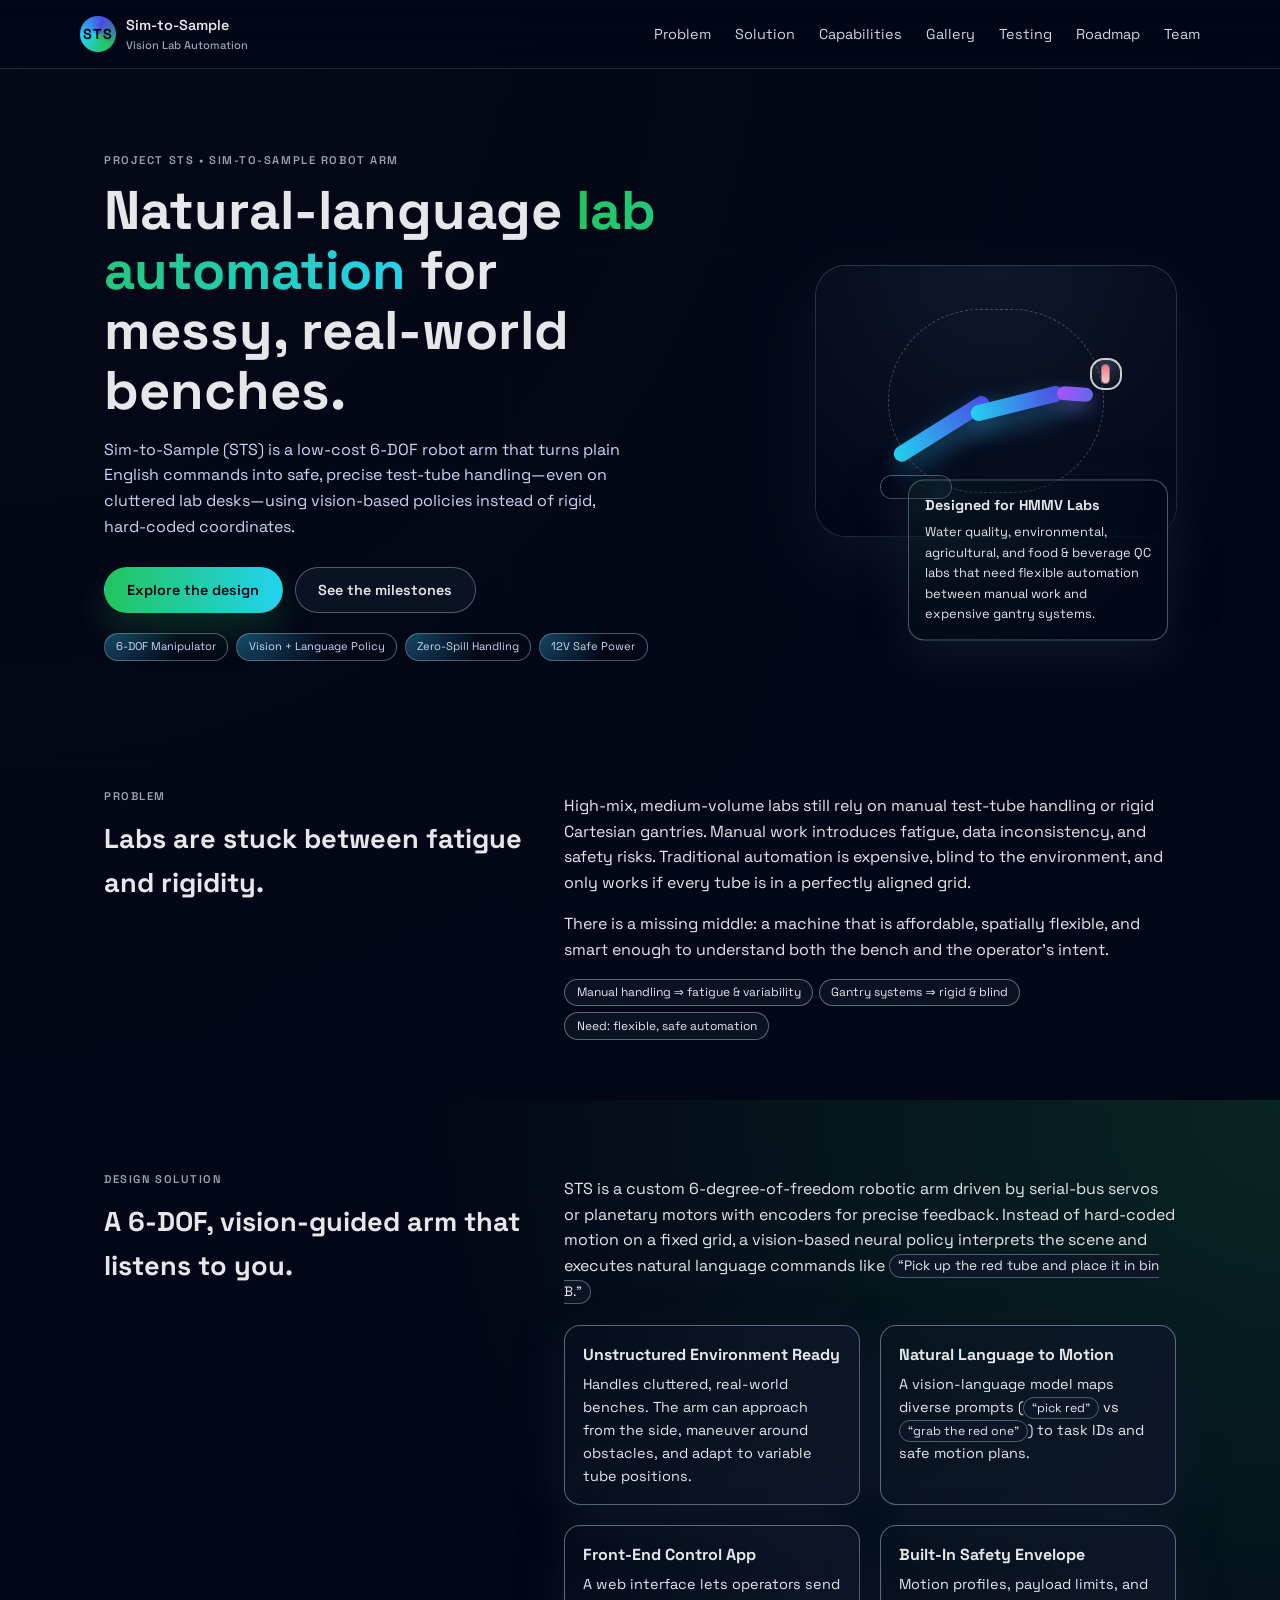
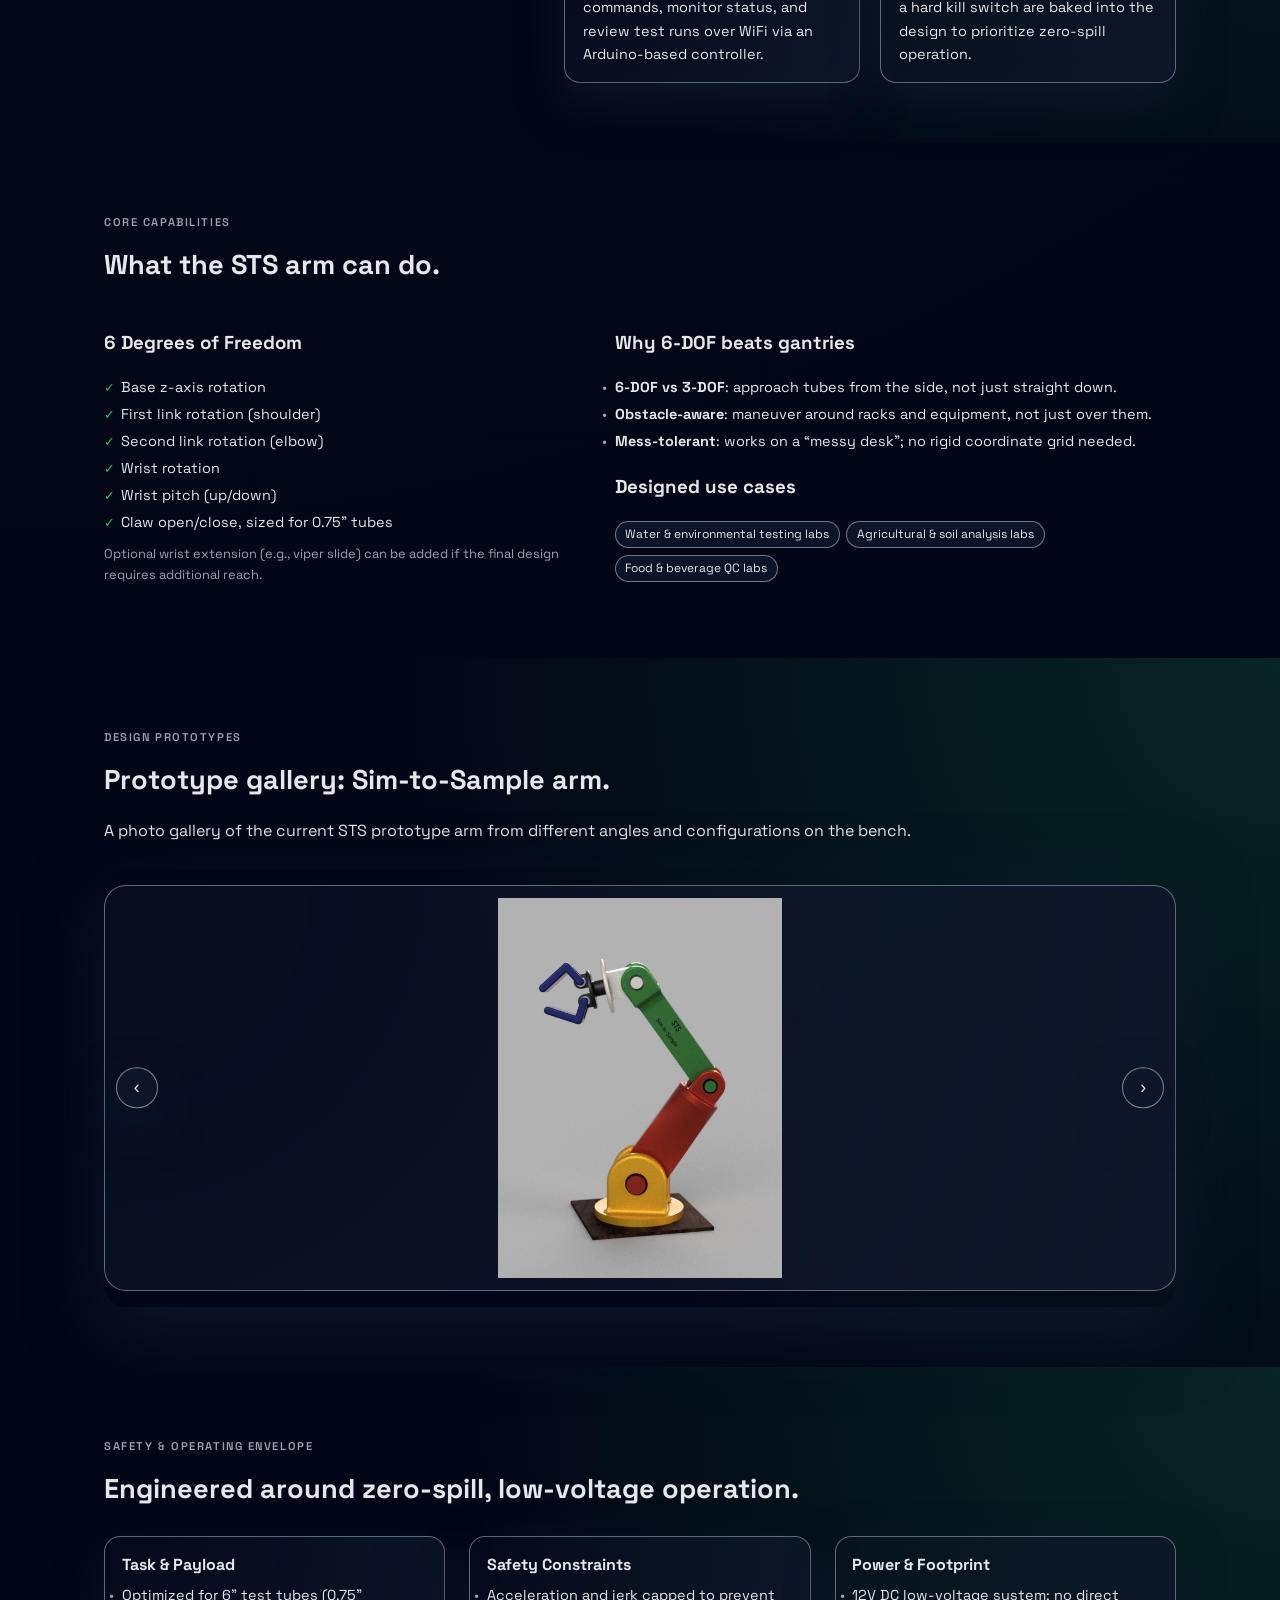
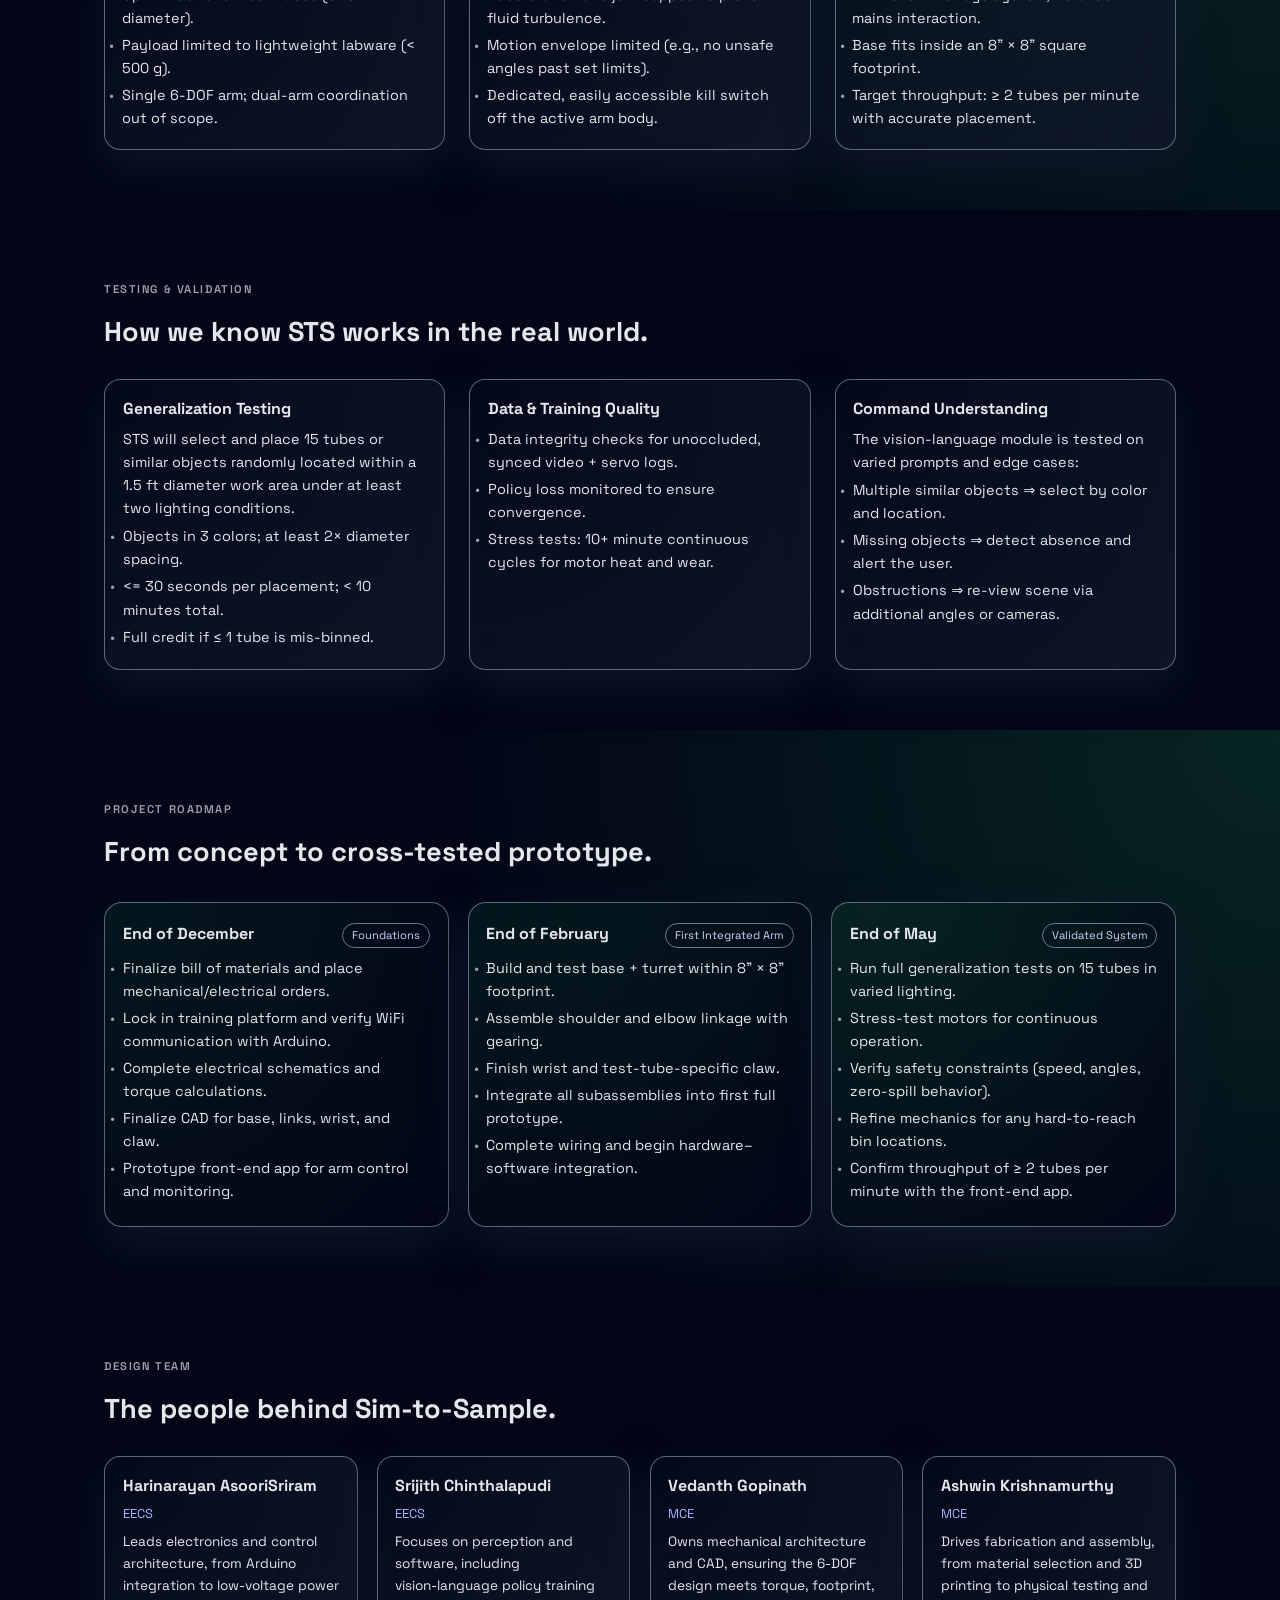
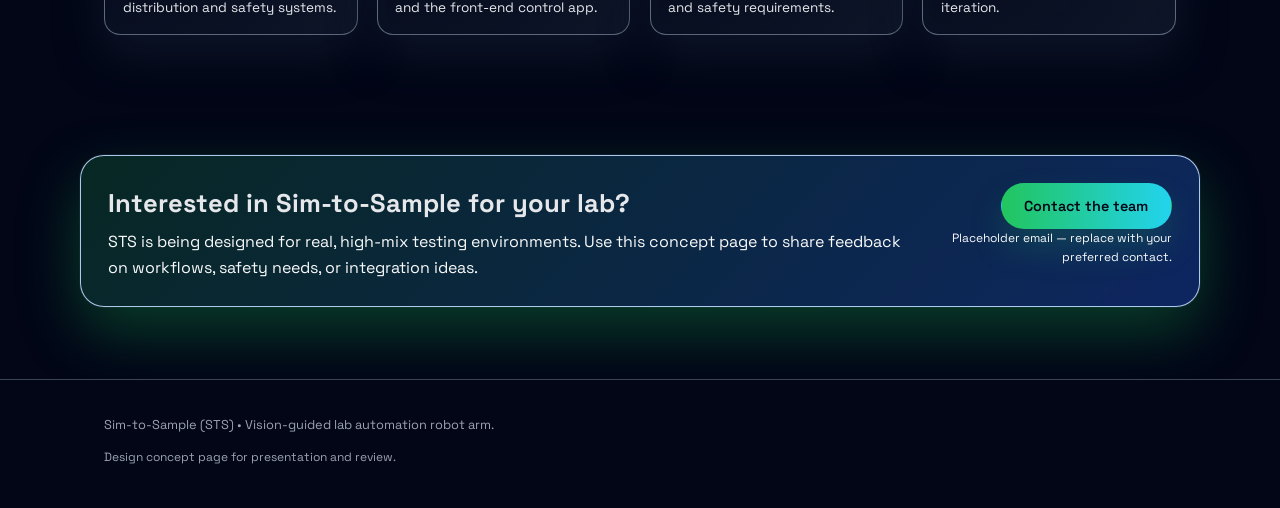
==== index.html @ 9e2a9ca7 "Add files via upload" ====
<!DOCTYPE html>
<html lang="en">
  <head>
    <meta charset="UTF-8" />
    <meta name="viewport" content="width=device-width, initial-scale=1.0" />
    <title>Sim-to-Sample (STS) | Vision-Guided Lab Robot Arm</title>
    <meta
      name="description"
      content="Sim-to-Sample (STS) is a low-cost, 6-DOF, vision-guided robot arm that turns natural language commands into safe, flexible lab automation for high-mix, medium-volume testing labs."
    />
    <link rel="preconnect" href="https://fonts.googleapis.com" />
    <link rel="preconnect" href="https://fonts.gstatic.com" crossorigin />
    <link
      href="https://fonts.googleapis.com/css2?family=Space+Grotesk:wght@400;500;600;700&display=swap"
      rel="stylesheet"
    />
    <link rel="stylesheet" href="styles.css" />
  </head>
  <body>
    <header class="site-header">
      <div class="container header-inner">
        <a href="#top" class="logo">
          <span class="logo-mark">STS</span>
          <span class="logo-text">
            Sim‑to‑Sample
            <span class="logo-sub">Vision Lab Automation</span>
          </span>
        </a>
        <button class="nav-toggle" aria-label="Toggle navigation">
          <span></span><span></span>
        </button>
        <nav class="nav">
          <a href="#problem">Problem</a>
          <a href="#solution">Solution</a>
          <a href="#features">Capabilities</a>
          <a href="#prototypes">Gallery</a>
          <a href="#testing">Testing</a>
          <a href="#roadmap">Roadmap</a>
          <a href="#team">Team</a>
        </nav>
      </div>
    </header>

    <main id="top">
      <!-- Hero -->
      <section class="hero">
        <div class="container hero-grid">
          <div class="hero-copy">
            <p class="eyebrow">Project STS • Sim‑to‑Sample Robot Arm</p>
            <h1>
              Natural‑language
              <span class="highlight">lab automation</span>
              for messy, real‑world benches.
            </h1>
            <p class="lead">
              Sim‑to‑Sample (STS) is a low‑cost 6‑DOF robot arm that turns plain
              English commands into safe, precise test‑tube handling—even on
              cluttered lab desks—using vision‑based policies instead of rigid,
              hard‑coded coordinates.
            </p>
            <div class="hero-actions">
              <a href="#solution" class="btn primary">Explore the design</a>
              <a href="#roadmap" class="btn ghost">See the milestones</a>
            </div>
            <div class="hero-tags">
              <span>6‑DOF Manipulator</span>
              <span>Vision + Language Policy</span>
              <span>Zero‑Spill Handling</span>
              <span>12V Safe Power</span>
            </div>
          </div>
          <div class="hero-visual">
            <div class="arm-orbit">
              <div class="arm-base"></div>
              <div class="arm-link arm-link-1"></div>
              <div class="arm-link arm-link-2"></div>
              <div class="arm-wrist"></div>
              <div class="arm-claw">
                <span class="tube"></span>
              </div>
            </div>
            <div class="hero-card">
              <h3>Designed for HMMV Labs</h3>
              <p>
                Water quality, environmental, agricultural, and food &amp; beverage
                QC labs that need flexible automation between manual work and
                expensive gantry systems.
              </p>
            </div>
          </div>
        </div>
      </section>

      <!-- Problem -->
      <section id="problem" class="section">
        <div class="container section-grid">
          <div>
            <p class="eyebrow">Problem</p>
            <h2>Labs are stuck between fatigue and rigidity.</h2>
          </div>
          <div class="section-content">
            <p>
              High‑mix, medium‑volume labs still rely on manual test‑tube
              handling or rigid Cartesian gantries. Manual work introduces
              fatigue, data inconsistency, and safety risks. Traditional
              automation is expensive, blind to the environment, and only works
              if every tube is in a perfectly aligned grid.
            </p>
            <p>
              There is a missing middle: a machine that is affordable, spatially
              flexible, and smart enough to understand both the bench and the
              operator’s intent.
            </p>
            <div class="pill-row">
              <span class="pill">Manual handling ⇒ fatigue &amp; variability</span>
              <span class="pill">Gantry systems ⇒ rigid &amp; blind</span>
              <span class="pill">Need: flexible, safe automation</span>
            </div>
          </div>
        </div>
      </section>

      <!-- Solution -->
      <section id="solution" class="section section-alt">
        <div class="container section-grid">
          <div>
            <p class="eyebrow">Design Solution</p>
            <h2>A 6‑DOF, vision‑guided arm that listens to you.</h2>
          </div>
          <div class="section-content">
            <p>
              STS is a custom 6‑degree‑of‑freedom robotic arm driven by
              serial‑bus servos or planetary motors with encoders for precise
              feedback. Instead of hard‑coded motion on a fixed grid, a
              vision‑based neural policy interprets the scene and executes
              natural language commands like
              <span class="inline-code">“Pick up the red tube and place it in bin B.”</span>
            </p>
            <div class="feature-grid">
              <article class="card">
                <h3>Unstructured Environment Ready</h3>
                <p>
                  Handles cluttered, real‑world benches. The arm can approach
                  from the side, maneuver around obstacles, and adapt to
                  variable tube positions.
                </p>
              </article>
              <article class="card">
                <h3>Natural Language to Motion</h3>
                <p>
                  A vision‑language model maps diverse prompts
                  (<span class="inline-code">“pick red”</span> vs
                  <span class="inline-code">“grab the red one”</span>) to task IDs and safe
                  motion plans.
                </p>
              </article>
              <article class="card">
                <h3>Front‑End Control App</h3>
                <p>
                  A web interface lets operators send commands, monitor status,
                  and review test runs over WiFi via an Arduino‑based controller.
                </p>
              </article>
              <article class="card">
                <h3>Built‑In Safety Envelope</h3>
                <p>
                  Motion profiles, payload limits, and a hard kill switch are
                  baked into the design to prioritize zero‑spill operation.
                </p>
              </article>
            </div>
          </div>
        </div>
      </section>

      <!-- Capabilities -->
      <section id="features" class="section">
        <div class="container">
          <p class="eyebrow">Core Capabilities</p>
          <h2>What the STS arm can do.</h2>
          <div class="two-col">
            <div>
              <h3>6 Degrees of Freedom</h3>
              <ul class="checklist">
                <li>Base z‑axis rotation</li>
                <li>First link rotation (shoulder)</li>
                <li>Second link rotation (elbow)</li>
                <li>Wrist rotation</li>
                <li>Wrist pitch (up/down)</li>
                <li>Claw open/close, sized for 0.75&quot; tubes</li>
              </ul>
              <p class="note">
                Optional wrist extension (e.g., viper slide) can be added if the
                final design requires additional reach.
              </p>
            </div>
            <div>
              <h3>Why 6‑DOF beats gantries</h3>
              <ul class="bullet-list">
                <li><strong>6‑DOF vs 3‑DOF</strong>: approach tubes from the side, not just straight down.</li>
                <li><strong>Obstacle‑aware</strong>: maneuver around racks and equipment, not just over them.</li>
                <li><strong>Mess‑tolerant</strong>: works on a “messy desk”; no rigid coordinate grid needed.</li>
              </ul>
              <h3>Designed use cases</h3>
              <ul class="tag-list">
                <li>Water &amp; environmental testing labs</li>
                <li>Agricultural &amp; soil analysis labs</li>
                <li>Food &amp; beverage QC labs</li>
              </ul>
            </div>
          </div>
        </div>
      </section>

      <!-- Design Prototypes -->
      <section id="prototypes" class="section section-alt">
        <div class="container">
          <p class="eyebrow">Design Prototypes</p>
          <h2>Prototype gallery: Sim‑to‑Sample arm.</h2>
          <p>
            A photo gallery of the current STS prototype arm from different
            angles and configurations on the bench.
          </p>
          <div class="prototype-carousel">
            <button class="carousel-arrow prev" aria-label="Previous image">
              <span>&lsaquo;</span>
            </button>
            <div class="prototype-track">
              <figure class="prototype-card">
                <img
                  src="images/WhatsApp Image 2025-12-14 at 19.53.44.jpeg"
                  alt="Sim-to-Sample prototype arm on the workbench, view 1"
                  loading="lazy"
                />
              </figure>
              <figure class="prototype-card">
                <img
                  src="images/WhatsApp Image 2025-12-14 at 20.05.16.jpeg"
                  alt="Sim-to-Sample prototype arm on the workbench, view 2"
                  loading="lazy"
                />
              </figure>
              <figure class="prototype-card">
                <img
                  src="images/WhatsApp Image 2025-12-14 at 20.11.28.jpeg"
                  alt="Sim-to-Sample prototype arm on the workbench, view 3"
                  loading="lazy"
                />
              </figure>
              <figure class="prototype-card">
                <img
                  src="images/WhatsApp Image 2025-12-14 at 20.16.50.jpeg"
                  alt="Sim-to-Sample prototype arm on the workbench, view 4"
                  loading="lazy"
                />
              </figure>
              <figure class="prototype-card">
                <img
                  src="images/WhatsApp Image 2025-12-14 at 20.26.16.jpeg"
                  alt="Sim-to-Sample prototype arm on the workbench, view 5"
                  loading="lazy"
                />
              </figure>
              <figure class="prototype-card">
                <img
                  src="images/WhatsApp Image 2025-12-14 at 20.30.37.jpeg"
                  alt="Sim-to-Sample prototype arm on the workbench, view 6"
                  loading="lazy"
                />
              </figure>
              <figure class="prototype-card">
                <img
                  src="images/WhatsApp Image 2025-12-14 at 20.35.24.jpeg"
                  alt="Sim-to-Sample prototype arm on the workbench, view 7"
                  loading="lazy"
                />
              </figure>
              <figure class="prototype-card">
                <img
                  src="images/WhatsApp Image 2025-12-14 at 20.41.39.jpeg"
                  alt="Sim-to-Sample prototype arm on the workbench, view 8"
                  loading="lazy"
                />
              </figure>
            </div>
            <button class="carousel-arrow next" aria-label="Next image">
              <span>&rsaquo;</span>
            </button>
          </div>
        </div>
      </section>

      <!-- Lightbox for prototype gallery -->
      <div class="lightbox" aria-hidden="true">
        <button class="lightbox-close" aria-label="Close image gallery">&times;</button>
        <img class="lightbox-image" alt="Sim-to-Sample prototype enlarged view" />
      </div>

      <!-- Safety & Constraints -->
      <section class="section section-alt">
        <div class="container">
          <p class="eyebrow">Safety &amp; Operating Envelope</p>
          <h2>Engineered around zero‑spill, low‑voltage operation.</h2>
          <div class="three-col">
            <article class="card compact">
              <h3>Task &amp; Payload</h3>
              <ul class="bullet-list">
                <li>Optimized for 6&quot; test tubes (0.75&quot; diameter).</li>
                <li>Payload limited to lightweight labware (&lt; 500 g).</li>
                <li>Single 6‑DOF arm; dual‑arm coordination out of scope.</li>
              </ul>
            </article>
            <article class="card compact">
              <h3>Safety Constraints</h3>
              <ul class="bullet-list">
                <li>Acceleration and jerk capped to prevent fluid turbulence.</li>
                <li>Motion envelope limited (e.g., no unsafe angles past set limits).</li>
                <li>Dedicated, easily accessible kill switch off the active arm body.</li>
              </ul>
            </article>
            <article class="card compact">
              <h3>Power &amp; Footprint</h3>
              <ul class="bullet-list">
                <li>12V DC low‑voltage system; no direct mains interaction.</li>
                <li>Base fits inside an 8&quot; × 8&quot; square footprint.</li>
                <li>Target throughput: ≥ 2 tubes per minute with accurate placement.</li>
              </ul>
            </article>
          </div>
        </div>
      </section>

      <!-- Testing & Validation -->
      <section id="testing" class="section">
        <div class="container">
          <p class="eyebrow">Testing &amp; Validation</p>
          <h2>How we know STS works in the real world.</h2>
          <div class="testing-grid">
            <article class="card">
              <h3>Generalization Testing</h3>
              <p>
                STS will select and place 15 tubes or similar objects randomly
                located within a 1.5 ft diameter work area under at least two
                lighting conditions.
              </p>
              <ul class="bullet-list">
                <li>Objects in 3 colors; at least 2× diameter spacing.</li>
                <li>&lt;= 30 seconds per placement; &lt; 10 minutes total.</li>
                <li>Full credit if ≤ 1 tube is mis‑binned.</li>
              </ul>
            </article>
            <article class="card">
              <h3>Data &amp; Training Quality</h3>
              <ul class="bullet-list">
                <li>Data integrity checks for unoccluded, synced video + servo logs.</li>
                <li>Policy loss monitored to ensure convergence.</li>
                <li>Stress tests: 10+ minute continuous cycles for motor heat and wear.</li>
              </ul>
            </article>
            <article class="card">
              <h3>Command Understanding</h3>
              <p>
                The vision‑language module is tested on varied prompts and edge
                cases:
              </p>
              <ul class="bullet-list">
                <li>Multiple similar objects ⇒ select by color and location.</li>
                <li>Missing objects ⇒ detect absence and alert the user.</li>
                <li>Obstructions ⇒ re‑view scene via additional angles or cameras.</li>
              </ul>
            </article>
          </div>
        </div>
      </section>

      <!-- Roadmap -->
      <section id="roadmap" class="section section-alt">
        <div class="container">
          <p class="eyebrow">Project Roadmap</p>
          <h2>From concept to cross‑tested prototype.</h2>
          <div class="timeline">
            <article class="timeline-item">
              <div class="timeline-header">
                <h3>End of December</h3>
                <span class="timeline-tag">Foundations</span>
              </div>
              <ul class="bullet-list">
                <li>Finalize bill of materials and place mechanical/electrical orders.</li>
                <li>Lock in training platform and verify WiFi communication with Arduino.</li>
                <li>Complete electrical schematics and torque calculations.</li>
                <li>Finalize CAD for base, links, wrist, and claw.</li>
                <li>Prototype front‑end app for arm control and monitoring.</li>
              </ul>
            </article>
            <article class="timeline-item">
              <div class="timeline-header">
                <h3>End of February</h3>
                <span class="timeline-tag">First Integrated Arm</span>
              </div>
              <ul class="bullet-list">
                <li>Build and test base + turret within 8&quot; × 8&quot; footprint.</li>
                <li>Assemble shoulder and elbow linkage with gearing.</li>
                <li>Finish wrist and test‑tube‑specific claw.</li>
                <li>Integrate all subassemblies into first full prototype.</li>
                <li>Complete wiring and begin hardware–software integration.</li>
              </ul>
            </article>
            <article class="timeline-item">
              <div class="timeline-header">
                <h3>End of May</h3>
                <span class="timeline-tag">Validated System</span>
              </div>
              <ul class="bullet-list">
                <li>Run full generalization tests on 15 tubes in varied lighting.</li>
                <li>Stress‑test motors for continuous operation.</li>
                <li>Verify safety constraints (speed, angles, zero‑spill behavior).</li>
                <li>Refine mechanics for any hard‑to‑reach bin locations.</li>
                <li>Confirm throughput of ≥ 2 tubes per minute with the front‑end app.</li>
              </ul>
            </article>
          </div>
        </div>
      </section>

      <!-- Team -->
      <section id="team" class="section">
        <div class="container">
          <p class="eyebrow">Design Team</p>
          <h2>The people behind Sim‑to‑Sample.</h2>
          <div class="team-grid">
            <article class="card person">
              <h3>Harinarayan AsooriSriram</h3>
              <p class="role">EECS</p>
              <p>
                Leads electronics and control architecture, from Arduino
                integration to low‑voltage power distribution and safety systems.
              </p>
            </article>
            <article class="card person">
              <h3>Srijith Chinthalapudi</h3>
              <p class="role">EECS</p>
              <p>
                Focuses on perception and software, including vision‑language
                policy training and the front‑end control app.
              </p>
            </article>
            <article class="card person">
              <h3>Vedanth Gopinath</h3>
              <p class="role">MCE</p>
              <p>
                Owns mechanical architecture and CAD, ensuring the 6‑DOF design
                meets torque, footprint, and safety requirements.
              </p>
            </article>
            <article class="card person">
              <h3>Ashwin Krishnamurthy</h3>
              <p class="role">MCE</p>
              <p>
                Drives fabrication and assembly, from material selection and 3D
                printing to physical testing and iteration.
              </p>
            </article>
          </div>
        </div>
      </section>

      <!-- Call to action -->
      <section class="section cta-section">
        <div class="container cta-inner">
          <div>
            <h2>Interested in Sim‑to‑Sample for your lab?</h2>
            <p>
              STS is being designed for real, high‑mix testing environments. Use
              this concept page to share feedback on workflows, safety needs, or
              integration ideas.
            </p>
          </div>
          <div class="cta-actions">
            <a href="mailto:example@sts-lab.org" class="btn primary">Contact the team</a>
            <p class="cta-note">Placeholder email — replace with your preferred contact.</p>
          </div>
        </div>
      </section>
    </main>

    <footer class="site-footer">
      <div class="container footer-inner">
        <p>Sim‑to‑Sample (STS) • Vision‑guided lab automation robot arm.</p>
        <p class="footer-meta">Design concept page for presentation and review.</p>
      </div>
    </footer>

    <script src="script.js"></script>
  </body>
  </html>
---- styles.css ----
*,
*::before,
*::after {
  box-sizing: border-box;
}

html,
body {
  margin: 0;
  padding: 0;
}

body {
  font-family: "Space Grotesk", system-ui, -apple-system, BlinkMacSystemFont,
    "Segoe UI", sans-serif;
  background: radial-gradient(circle at top left, #050816 0, #020617 40%, #020617 100%);
  color: #e5e7eb;
  line-height: 1.6;
  -webkit-font-smoothing: antialiased;
}

body.noscroll {
  overflow: hidden;
}

a {
  color: inherit;
  text-decoration: none;
}

img {
  max-width: 100%;
  display: block;
}

.container {
  max-width: 1120px;
  margin: 0 auto;
  padding: 0 1.5rem;
}

.site-header {
  position: sticky;
  top: 0;
  z-index: 50;
  backdrop-filter: blur(18px);
  background: linear-gradient(to bottom, rgba(2, 6, 23, 0.95), rgba(2, 6, 23, 0.6));
  border-bottom: 1px solid rgba(148, 163, 184, 0.22);
}

.header-inner {
  display: flex;
  align-items: center;
  justify-content: space-between;
  padding: 0.85rem 0;
}

.logo {
  display: flex;
  align-items: center;
  gap: 0.65rem;
}

.logo-mark {
  display: inline-flex;
  align-items: center;
  justify-content: center;
  width: 2.25rem;
  height: 2.25rem;
  border-radius: 999px;
  background: conic-gradient(from 140deg, #22c55e, #22d3ee, #4f46e5, #22c55e);
  color: #020617;
  font-weight: 700;
  font-size: 0.9rem;
  letter-spacing: 0.08em;
}

.logo-text {
  display: flex;
  flex-direction: column;
  font-size: 0.9rem;
  font-weight: 600;
}

.logo-sub {
  font-size: 0.7rem;
  font-weight: 500;
  color: #9ca3af;
}

.nav {
  display: flex;
  gap: 1.5rem;
  align-items: center;
  font-size: 0.9rem;
}

.nav a {
  position: relative;
  color: #d1d5db;
}

.nav a::after {
  content: "";
  position: absolute;
  left: 0;
  bottom: -0.25rem;
  width: 0;
  height: 2px;
  background: linear-gradient(to right, #22c55e, #22d3ee);
  border-radius: 999px;
  transition: width 0.18s ease-out;
}

.nav a:hover::after {
  width: 100%;
}

.nav-toggle {
  display: none;
  flex-direction: column;
  justify-content: center;
  gap: 0.3rem;
  width: 2.25rem;
  height: 2.25rem;
  border-radius: 999px;
  border: 1px solid rgba(148, 163, 184, 0.4);
  background: rgba(15, 23, 42, 0.7);
  cursor: pointer;
}

.nav-toggle span {
  width: 1rem;
  height: 2px;
  border-radius: 999px;
  background: #e5e7eb;
}

.hero {
  padding: 4.5rem 0 3.5rem;
}

.hero-grid {
  display: grid;
  grid-template-columns: minmax(0, 1.5fr) minmax(0, 1.2fr);
  gap: 3rem;
  align-items: center;
}

.hero-copy h1 {
  font-size: clamp(2.4rem, 3vw + 1.4rem, 3.4rem);
  line-height: 1.1;
  margin: 0.6rem 0 1rem;
}

.highlight {
  background: linear-gradient(to right, #22c55e, #22d3ee);
  -webkit-background-clip: text;
  background-clip: text;
  color: transparent;
}

.eyebrow {
  text-transform: uppercase;
  letter-spacing: 0.14em;
  font-size: 0.7rem;
  font-weight: 600;
  color: #9ca3af;
}

.lead {
  color: #cbd5f5;
  max-width: 36rem;
}

.hero-actions {
  display: flex;
  flex-wrap: wrap;
  gap: 0.75rem;
  margin: 1.75rem 0 1.25rem;
}

.btn {
  display: inline-flex;
  align-items: center;
  justify-content: center;
  padding: 0.65rem 1.4rem;
  border-radius: 999px;
  font-size: 0.9rem;
  font-weight: 600;
  border: 1px solid transparent;
  cursor: pointer;
  transition: transform 0.12s ease-out, box-shadow 0.12s ease-out,
    background 0.12s ease-out, border-color 0.12s ease-out;
}

.btn.primary {
  background: linear-gradient(to right, #22c55e, #22d3ee);
  color: #020617;
  box-shadow: 0 18px 35px rgba(34, 197, 94, 0.18);
}

.btn.primary:hover {
  transform: translateY(-1px);
  box-shadow: 0 22px 40px rgba(34, 197, 94, 0.25);
}

.btn.ghost {
  border-color: rgba(148, 163, 184, 0.5);
  background: rgba(15, 23, 42, 0.7);
  color: #e5e7eb;
}

.btn.ghost:hover {
  border-color: rgba(148, 163, 184, 0.9);
}

.hero-tags {
  display: flex;
  flex-wrap: wrap;
  gap: 0.5rem;
  margin-top: 0.8rem;
}

.hero-tags span {
  font-size: 0.7rem;
  padding: 0.25rem 0.7rem;
  border-radius: 999px;
  border: 1px solid rgba(148, 163, 184, 0.5);
  color: #cbd5f5;
  background: radial-gradient(circle at top left, rgba(56, 189, 248, 0.35), transparent 60%);
}

.hero-visual {
  position: relative;
}

.arm-orbit {
  position: relative;
  width: min(360px, 100%);
  aspect-ratio: 4 / 3;
  margin-left: auto;
  border-radius: 30px;
  background: radial-gradient(circle at top, #0f172a, #020617);
  box-shadow:
    0 24px 70px rgba(15, 23, 42, 0.9),
    0 0 0 1px rgba(148, 163, 184, 0.35);
  overflow: hidden;
}

.arm-orbit::before {
  content: "";
  position: absolute;
  inset: 16% 20%;
  border-radius: 999px;
  border: 1px dashed rgba(148, 163, 184, 0.55);
  opacity: 0.75;
}

.arm-base {
  position: absolute;
  bottom: 14%;
  left: 18%;
  width: 70px;
  height: 22px;
  border-radius: 999px;
  background: linear-gradient(to right, #020617, #0f172a);
  box-shadow:
    0 12px 35px rgba(15, 23, 42, 0.85),
    0 0 0 1px rgba(148, 163, 184, 0.65);
}

.arm-link {
  position: absolute;
  width: 110px;
  height: 16px;
  border-radius: 999px;
  background: linear-gradient(to right, #22d3ee, #4f46e5);
  box-shadow: 0 10px 25px rgba(56, 189, 248, 0.4);
  transform-origin: left center;
}

.arm-link-1 {
  left: 22%;
  bottom: 26%;
  transform: rotate(-32deg);
}

.arm-link-2 {
  left: 43%;
  bottom: 42%;
  transform: rotate(-14deg);
  width: 95px;
}

.arm-wrist {
  position: absolute;
  width: 36px;
  height: 14px;
  border-radius: 999px;
  background: linear-gradient(to right, #a855f7, #6366f1);
  box-shadow: 0 8px 18px rgba(129, 140, 248, 0.45);
  left: 67%;
  bottom: 50%;
  transform: rotate(4deg);
}

.arm-claw {
  position: absolute;
  width: 32px;
  height: 32px;
  border-radius: 14px;
  border: 2px solid rgba(248, 250, 252, 0.8);
  display: flex;
  align-items: center;
  justify-content: center;
  left: 76%;
  bottom: 54%;
  background: radial-gradient(circle at top, rgba(248, 250, 252, 0.16), transparent);
}

.arm-claw .tube {
  display: inline-block;
  width: 7px;
  height: 18px;
  border-radius: 999px;
  background: linear-gradient(to bottom, #fb7185, #fecaca);
  box-shadow: 0 0 0 1px rgba(148, 163, 184, 0.7);
}

.hero-card {
  position: absolute;
  bottom: -1.5rem;
  right: 0.5rem;
  transform: translateY(50%);
  max-width: 260px;
  padding: 0.9rem 1rem;
  border-radius: 16px;
  background: radial-gradient(circle at top left, rgba(34, 197, 94, 0.06), #020617);
  border: 1px solid rgba(148, 163, 184, 0.5);
  box-shadow: 0 18px 45px rgba(15, 23, 42, 0.95);
}

.hero-card h3 {
  margin: 0 0 0.3rem;
  font-size: 0.9rem;
}

.hero-card p {
  margin: 0;
  font-size: 0.8rem;
  color: #e5e7eb;
}

.section {
  padding: 3.75rem 0;
}

.section-alt {
  background: radial-gradient(circle at top right, rgba(34, 197, 94, 0.16), transparent 60%);
}

.section-grid {
  display: grid;
  grid-template-columns: minmax(0, 1.1fr) minmax(0, 1.6fr);
  gap: 2.5rem;
  align-items: flex-start;
}

.section h2 {
  margin-top: 0.4rem;
  margin-bottom: 0;
  font-size: 1.7rem;
}

.section-content p {
  color: #e5e7eb;
}

.pill-row {
  display: flex;
  flex-wrap: wrap;
  gap: 0.4rem;
  margin-top: 1rem;
}

.pill {
  font-size: 0.75rem;
  padding: 0.2rem 0.7rem;
  border-radius: 999px;
  background: rgba(15, 23, 42, 0.7);
  border: 1px solid rgba(148, 163, 184, 0.6);
}

.feature-grid {
  display: grid;
  grid-template-columns: repeat(2, minmax(0, 1fr));
  gap: 1.25rem;
  margin-top: 1.3rem;
}

.card {
  border-radius: 16px;
  padding: 1rem 1.1rem;
  background: radial-gradient(circle at top left, rgba(15, 23, 42, 0.2), rgba(15, 23, 42, 0.9));
  border: 1px solid rgba(148, 163, 184, 0.6);
  box-shadow: 0 18px 45px rgba(15, 23, 42, 0.9);
}

.card h3 {
  margin-top: 0;
  margin-bottom: 0.35rem;
  font-size: 1rem;
}

.card p {
  margin: 0;
  font-size: 0.9rem;
  color: #e5e7eb;
}

.card.compact {
  padding: 0.95rem 1.05rem;
}

.two-col {
  display: grid;
  grid-template-columns: minmax(0, 1.1fr) minmax(0, 1.3fr);
  gap: 2.25rem;
  margin-top: 1.4rem;
}

.three-col {
  display: grid;
  grid-template-columns: repeat(3, minmax(0, 1fr));
  gap: 1.5rem;
  margin-top: 1.6rem;
}

.checklist,
.bullet-list {
  list-style: none;
  padding: 0;
  margin: 0.35rem 0 0;
}

.checklist li::before {
  content: "✓";
  color: #22c55e;
  margin-right: 0.4rem;
  font-size: 0.8rem;
}

.checklist li,
.bullet-list li {
  font-size: 0.9rem;
  color: #e5e7eb;
  margin-bottom: 0.25rem;
}

.bullet-list li::before {
  content: "•";
  color: #9ca3af;
  display: inline-block;
  width: 0.8rem;
  margin-left: -0.8rem;
}

.tag-list {
  list-style: none;
  display: flex;
  flex-wrap: wrap;
  gap: 0.4rem;
  padding: 0;
  margin: 0.4rem 0 0;
}

.tag-list li {
  font-size: 0.75rem;
  padding: 0.2rem 0.6rem;
  border-radius: 999px;
  background: rgba(15, 23, 42, 0.9);
  border: 1px solid rgba(148, 163, 184, 0.7);
}

.inline-code {
  font-family: "Space Grotesk", ui-monospace, SFMono-Regular, Menlo, Monaco,
    Consolas, "Liberation Mono", "Courier New", monospace;
  font-size: 0.85em;
  background: rgba(15, 23, 42, 0.85);
  border-radius: 999px;
  padding: 0.15rem 0.5rem;
  border: 1px solid rgba(148, 163, 184, 0.5);
}

.note {
  font-size: 0.8rem;
  color: #9ca3af;
  margin-top: 0.6rem;
}

.testing-grid {
  display: grid;
  grid-template-columns: repeat(3, minmax(0, 1fr));
  gap: 1.5rem;
  margin-top: 1.6rem;
}

.prototype-carousel {
  position: relative;
  margin-top: 1.6rem;
  border-radius: 22px;
  box-shadow: 0 26px 70px rgba(15, 23, 42, 0.95);
}

.prototype-track {
  display: flex;
  overflow: hidden;
  scroll-behavior: smooth;
}

.prototype-card {
  border-radius: 22px;
  overflow: hidden;
  background: radial-gradient(circle at top left, rgba(15, 23, 42, 0.4), rgba(15, 23, 42, 0.98));
  border: 1px solid rgba(148, 163, 184, 0.6);
  flex: 0 0 100%;
  max-width: 100%;
  display: flex;
  align-items: center;
  justify-content: center;
  padding: 0.75rem;
}

.prototype-card img {
  width: auto;
  height: auto;
  max-width: 100%;
  max-height: 380px;
  object-fit: contain;
  display: block;
  cursor: pointer;
}

.timeline {
  margin-top: 1.8rem;
  display: grid;
  grid-template-columns: repeat(3, minmax(0, 1fr));
  gap: 1.2rem;
}

.timeline-item {
  position: relative;
  padding: 1.1rem 1.1rem 1.15rem;
  border-radius: 18px;
  background: radial-gradient(circle at top left, rgba(34, 197, 94, 0.09), #020617);
  border: 1px solid rgba(148, 163, 184, 0.6);
  box-shadow: 0 18px 45px rgba(15, 23, 42, 0.9);
}

.timeline-header {
  display: flex;
  justify-content: space-between;
  align-items: baseline;
  margin-bottom: 0.55rem;
}

.timeline-header h3 {
  margin: 0;
  font-size: 1rem;
}

.timeline-tag {
  font-size: 0.7rem;
  padding: 0.15rem 0.55rem;
  border-radius: 999px;
  border: 1px solid rgba(148, 163, 184, 0.7);
  color: #cbd5f5;
}

.team-grid {
  display: grid;
  grid-template-columns: repeat(4, minmax(0, 1fr));
  gap: 1.2rem;
  margin-top: 1.6rem;
}

.person .role {
  margin: 0.15rem 0 0.4rem;
  font-size: 0.8rem;
  color: #a5b4fc;
}

.person p {
  font-size: 0.85rem;
}

.cta-section {
  padding-bottom: 4.5rem;
}

.cta-inner {
  border-radius: 24px;
  padding: 1.7rem 1.7rem 1.6rem;
  background: linear-gradient(135deg, rgba(34, 197, 94, 0.18), rgba(37, 99, 235, 0.35));
  border: 1px solid rgba(191, 219, 254, 0.9);
  box-shadow:
    0 24px 60px rgba(22, 163, 74, 0.35),
    0 0 0 1px rgba(15, 23, 42, 0.8);
  display: flex;
  align-items: flex-start;
  justify-content: space-between;
  gap: 2rem;
}

.cta-inner h2 {
  margin-top: 0;
  margin-bottom: 0.3rem;
  font-size: 1.6rem;
}

.cta-inner p {
  margin: 0;
  color: #f9fafb;
}

.cta-actions {
  text-align: right;
}

.cta-note {
  font-size: 0.75rem;
  color: #e5e7eb;
  margin-top: 0.5rem;
}

.site-footer {
  border-top: 1px solid rgba(148, 163, 184, 0.4);
  padding: 1.4rem 0 1.8rem;
  background: radial-gradient(circle at bottom, #020617, #020617);
}

.footer-inner {
  font-size: 0.8rem;
  color: #9ca3af;
}

.footer-meta {
  margin-top: 0.15rem;
  font-size: 0.75rem;
}

.lightbox {
  position: fixed;
  inset: 0;
  background: rgba(15, 23, 42, 0.92);
  display: flex;
  align-items: center;
  justify-content: center;
  padding: 1.5rem;
  opacity: 0;
  pointer-events: none;
  transform: scale(1.02);
  transition: opacity 0.16s ease-out, transform 0.16s ease-out;
  z-index: 80;
}

.lightbox.open {
  opacity: 1;
  pointer-events: auto;
  transform: scale(1);
}

.lightbox-image {
  max-width: min(92vw, 960px);
  max-height: 90vh;
  border-radius: 18px;
  box-shadow:
    0 30px 80px rgba(15, 23, 42, 0.95),
    0 0 0 1px rgba(148, 163, 184, 0.7);
}

.lightbox-close {
  position: absolute;
  top: 1.4rem;
  right: 1.4rem;
  width: 2.4rem;
  height: 2.4rem;
  border-radius: 999px;
  border: 1px solid rgba(148, 163, 184, 0.8);
  background: rgba(15, 23, 42, 0.9);
  color: #e5e7eb;
  font-size: 1.4rem;
  line-height: 1;
  display: flex;
  align-items: center;
  justify-content: center;
  cursor: pointer;
}

.carousel-arrow {
  position: absolute;
  top: 50%;
  transform: translateY(-50%);
  width: 2.6rem;
  height: 2.6rem;
  border-radius: 999px;
  border: 1px solid rgba(148, 163, 184, 0.8);
  background: rgba(15, 23, 42, 0.92);
  color: #e5e7eb;
  display: flex;
  align-items: center;
  justify-content: center;
  cursor: pointer;
  box-shadow: 0 18px 45px rgba(15, 23, 42, 0.95);
}

.carousel-arrow span {
  font-size: 1.1rem;
  line-height: 1;
}

.carousel-arrow.prev {
  left: 0.75rem;
}

.carousel-arrow.next {
  right: 0.75rem;
}

@media (max-width: 720px) {
  .carousel-arrow {
    width: 2.2rem;
    height: 2.2rem;
  }

  .prototype-card {
    padding: 0.5rem;
  }
}

/* Responsive */

@media (max-width: 900px) {
  .hero-grid {
    grid-template-columns: minmax(0, 1fr);
  }

  .hero-visual {
    order: -1;
  }

  .hero-card {
    position: static;
    transform: none;
    margin-top: 1rem;
  }

  .section-grid {
    grid-template-columns: minmax(0, 1fr);
  }

  .two-col,
  .three-col,
  .testing-grid,
  .timeline,
  .team-grid {
    grid-template-columns: repeat(2, minmax(0, 1fr));
  }
}

@media (max-width: 720px) {
  .nav-toggle {
    display: inline-flex;
  }

  .nav {
    position: absolute;
    inset: 100% 0 auto;
    max-height: 0;
    overflow: hidden;
    background: radial-gradient(circle at top, rgba(15, 23, 42, 0.98), rgba(15, 23, 42, 0.96));
    border-bottom: 1px solid rgba(148, 163, 184, 0.4);
    flex-direction: column;
    padding: 0 1.5rem;
    transition: max-height 0.16s ease-out, padding-bottom 0.16s ease-out;
  }

  .nav a {
    padding: 0.55rem 0;
  }

  .nav.open {
    max-height: 260px;
    padding-bottom: 0.9rem;
  }

  .hero {
    padding-top: 3.2rem;
  }

  .cta-inner {
    flex-direction: column;
    text-align: left;
  }

  .cta-actions {
    text-align: left;
  }

  .two-col,
  .three-col,
  .testing-grid,
  .timeline,
  .team-grid {
    grid-template-columns: minmax(0, 1fr);
  }
}

@media (max-width: 480px) {
  .header-inner {
    padding-inline: 0.25rem;
  }

  .hero-card {
    margin-inline: auto;
  }

  .section {
    padding-block: 3rem;
  }
}
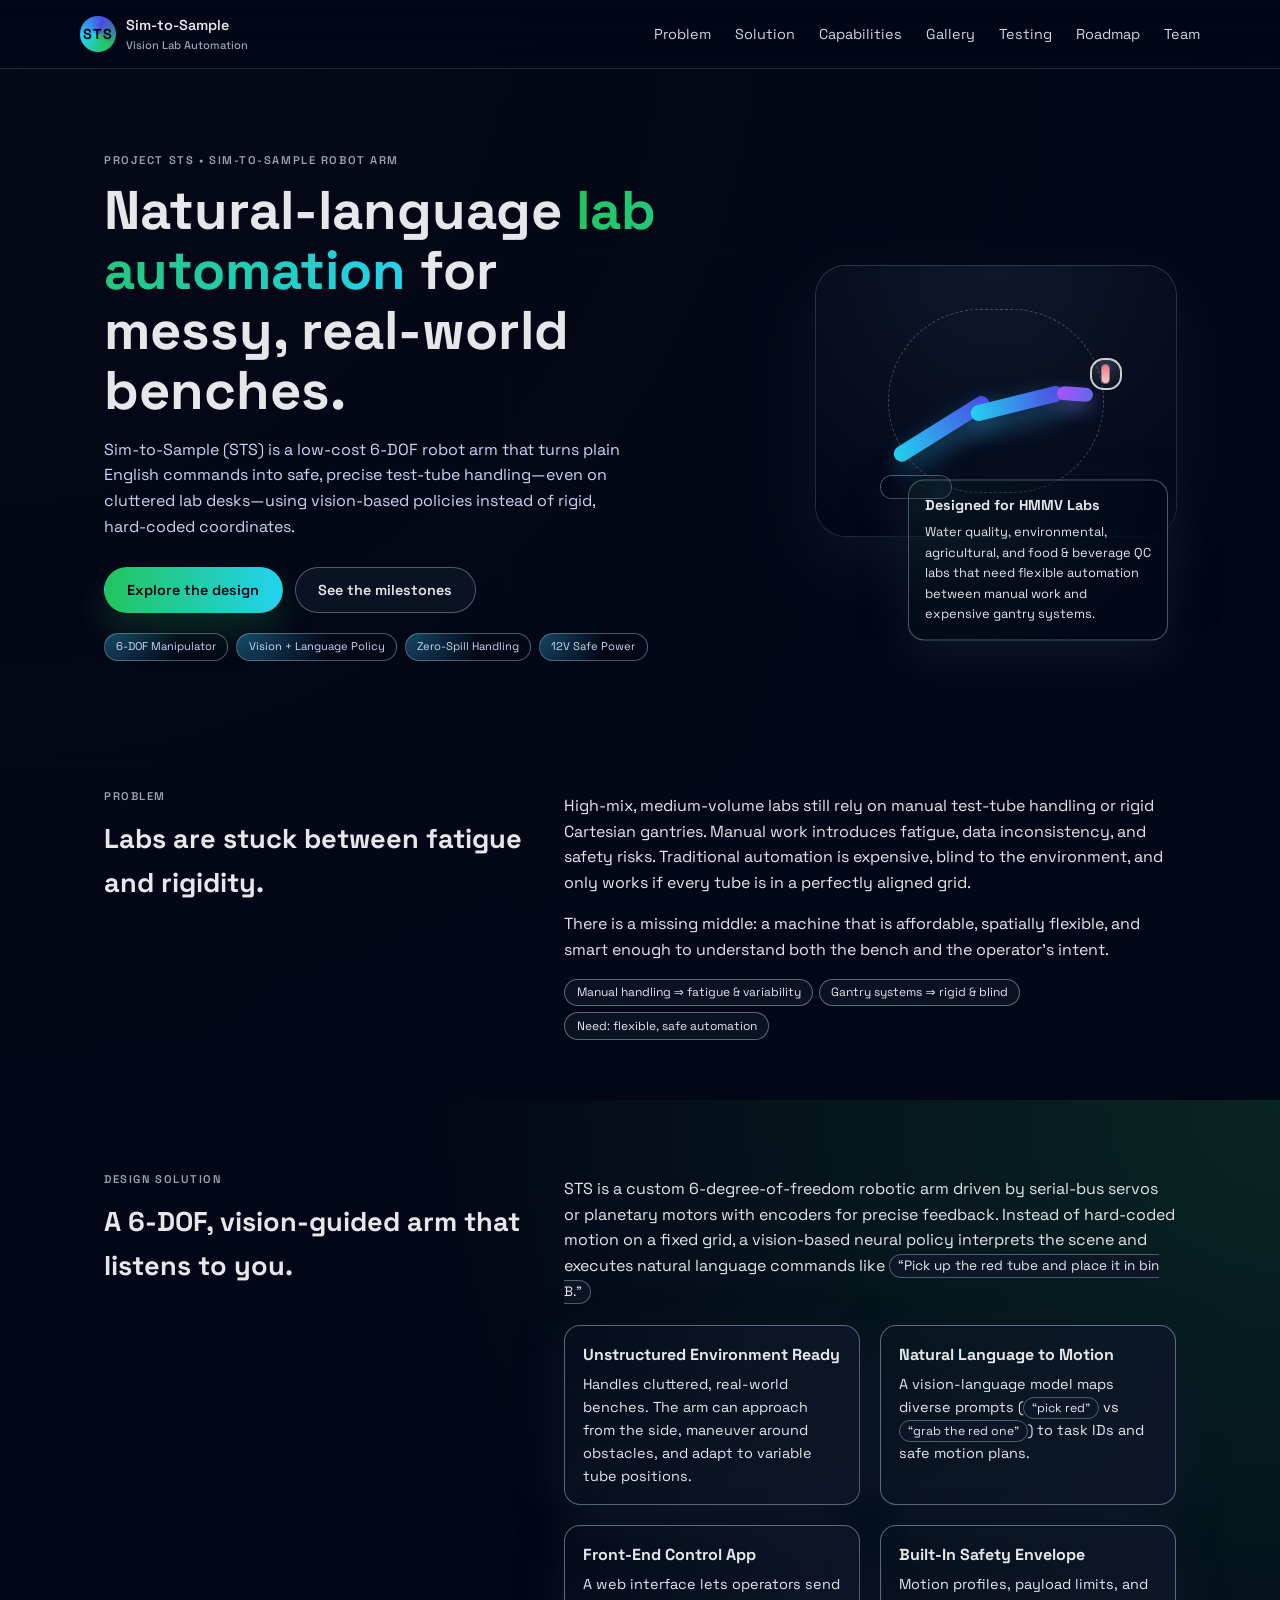
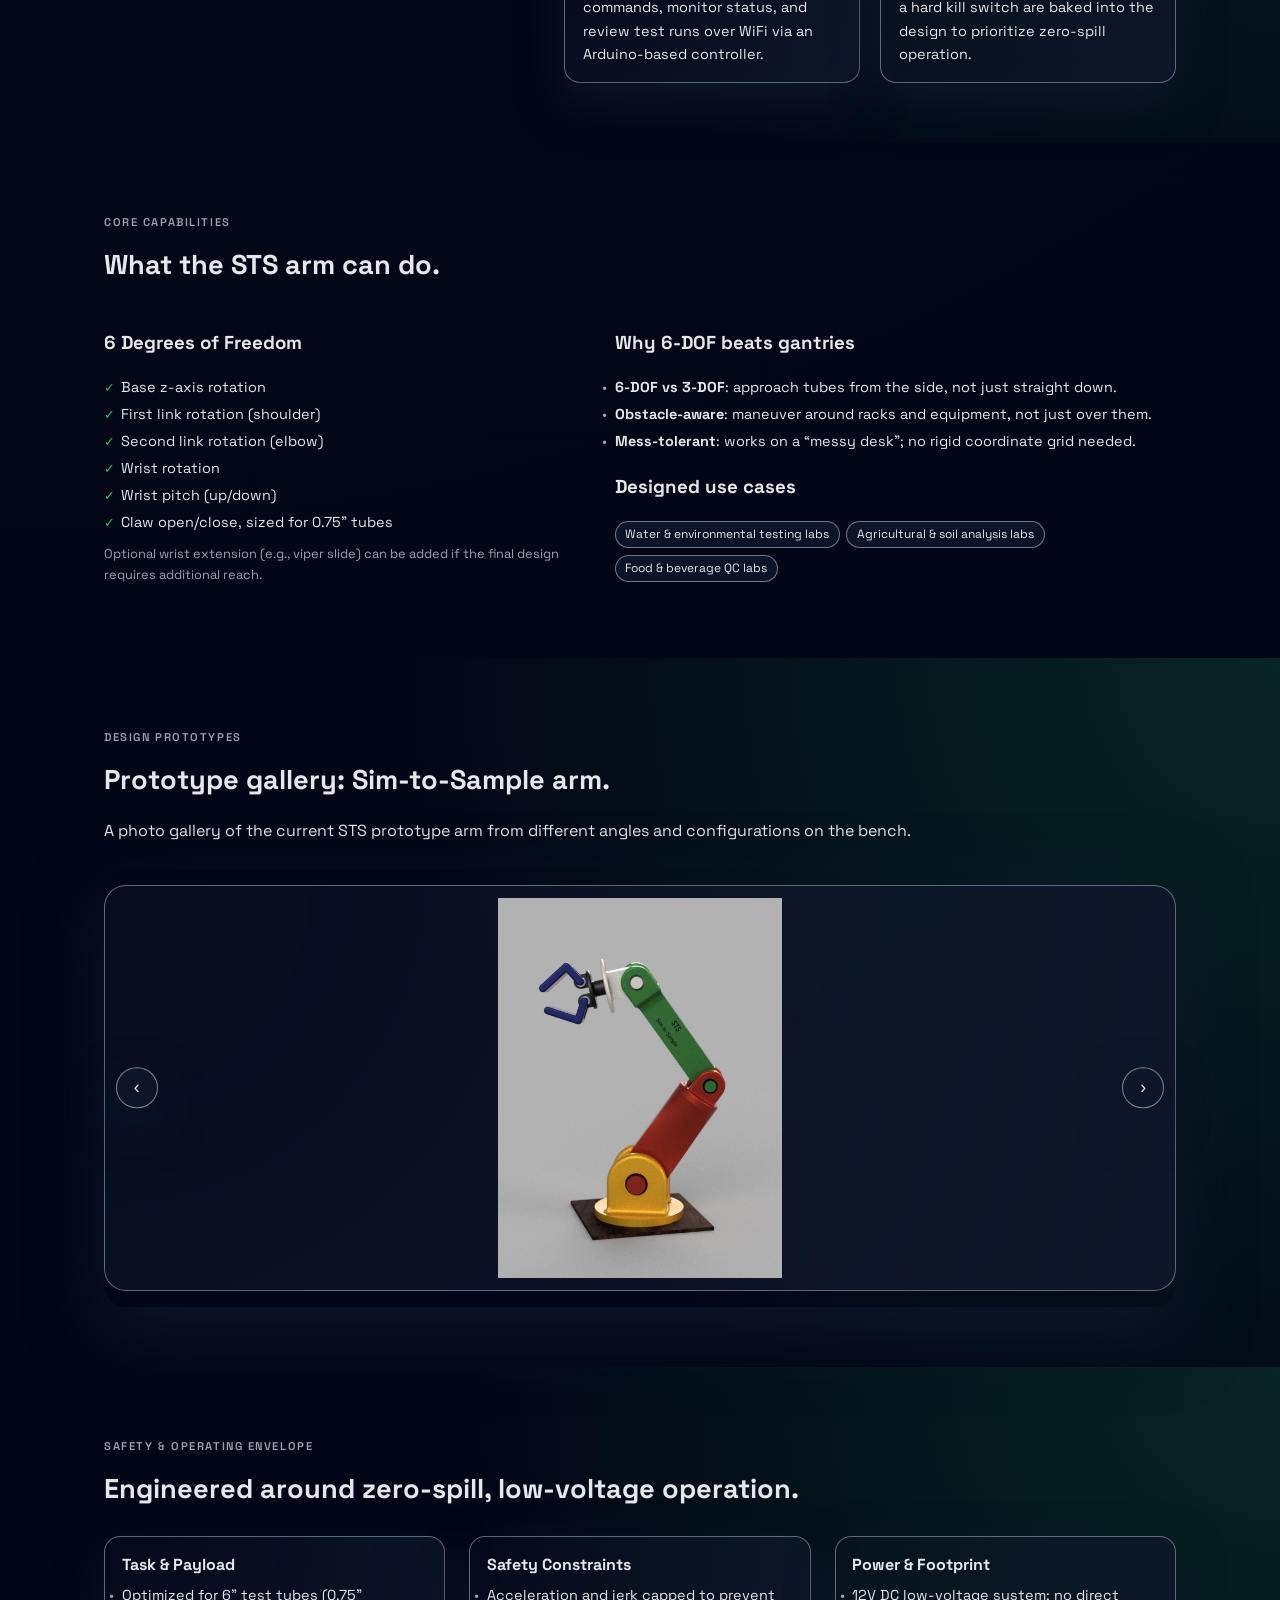
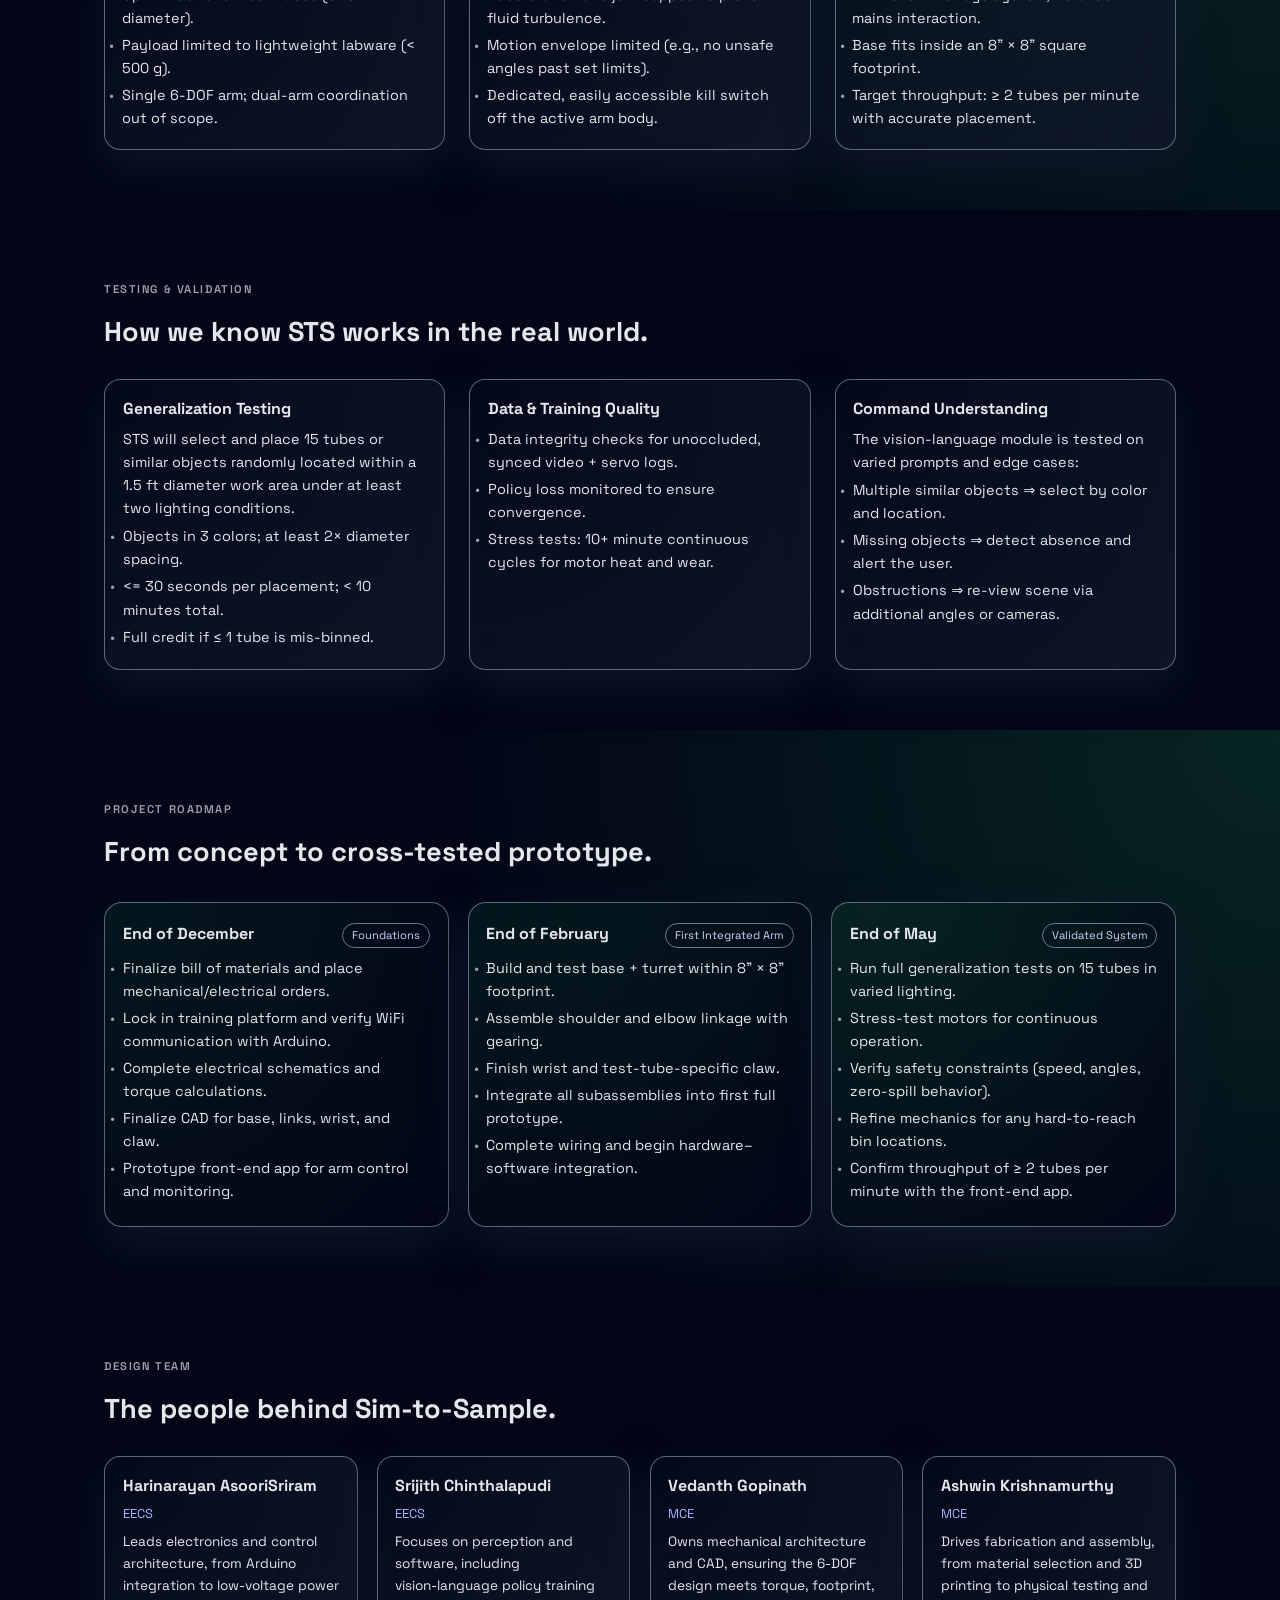
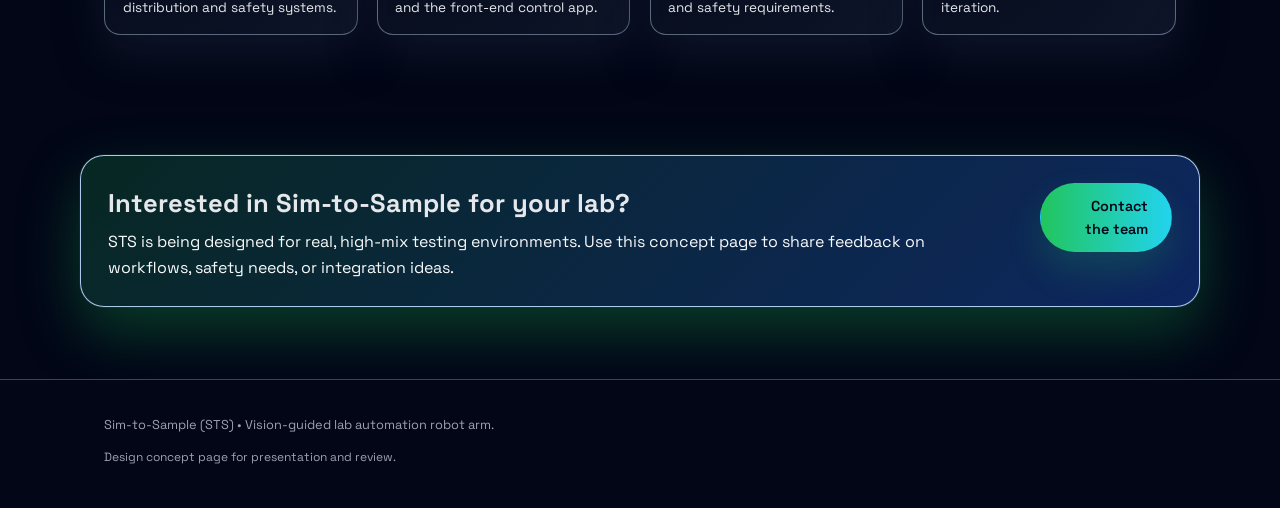
==== commit cdecf76b: "Update index.html" ====
--- a/index.html
+++ b/index.html
@@ -476,8 +476,7 @@
             </p>
           </div>
           <div class="cta-actions">
-            <a href="mailto:example@sts-lab.org" class="btn primary">Contact the team</a>
-            <p class="cta-note">Placeholder email — replace with your preferred contact.</p>
+            <a href="ashwinkrishk@gmail.com" class="btn primary">Contact the team</a>
           </div>
         </div>
       </section>
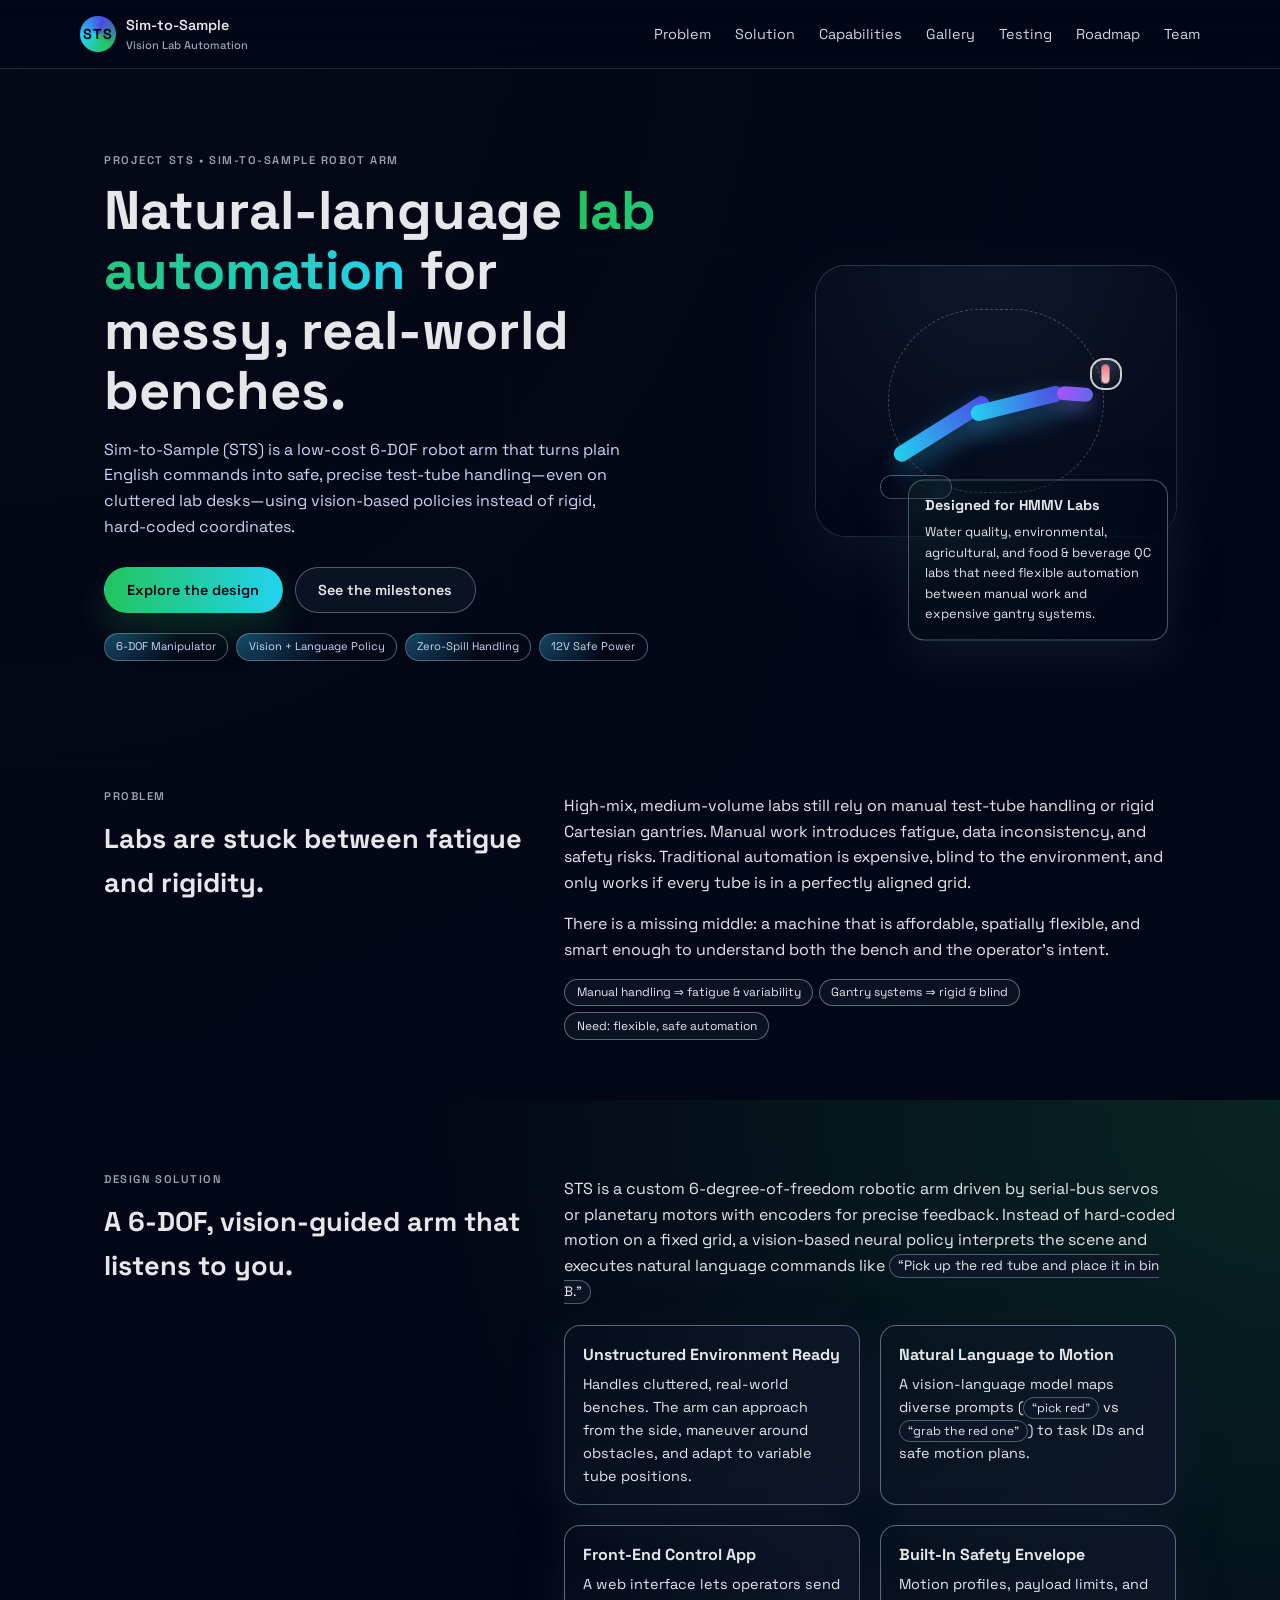
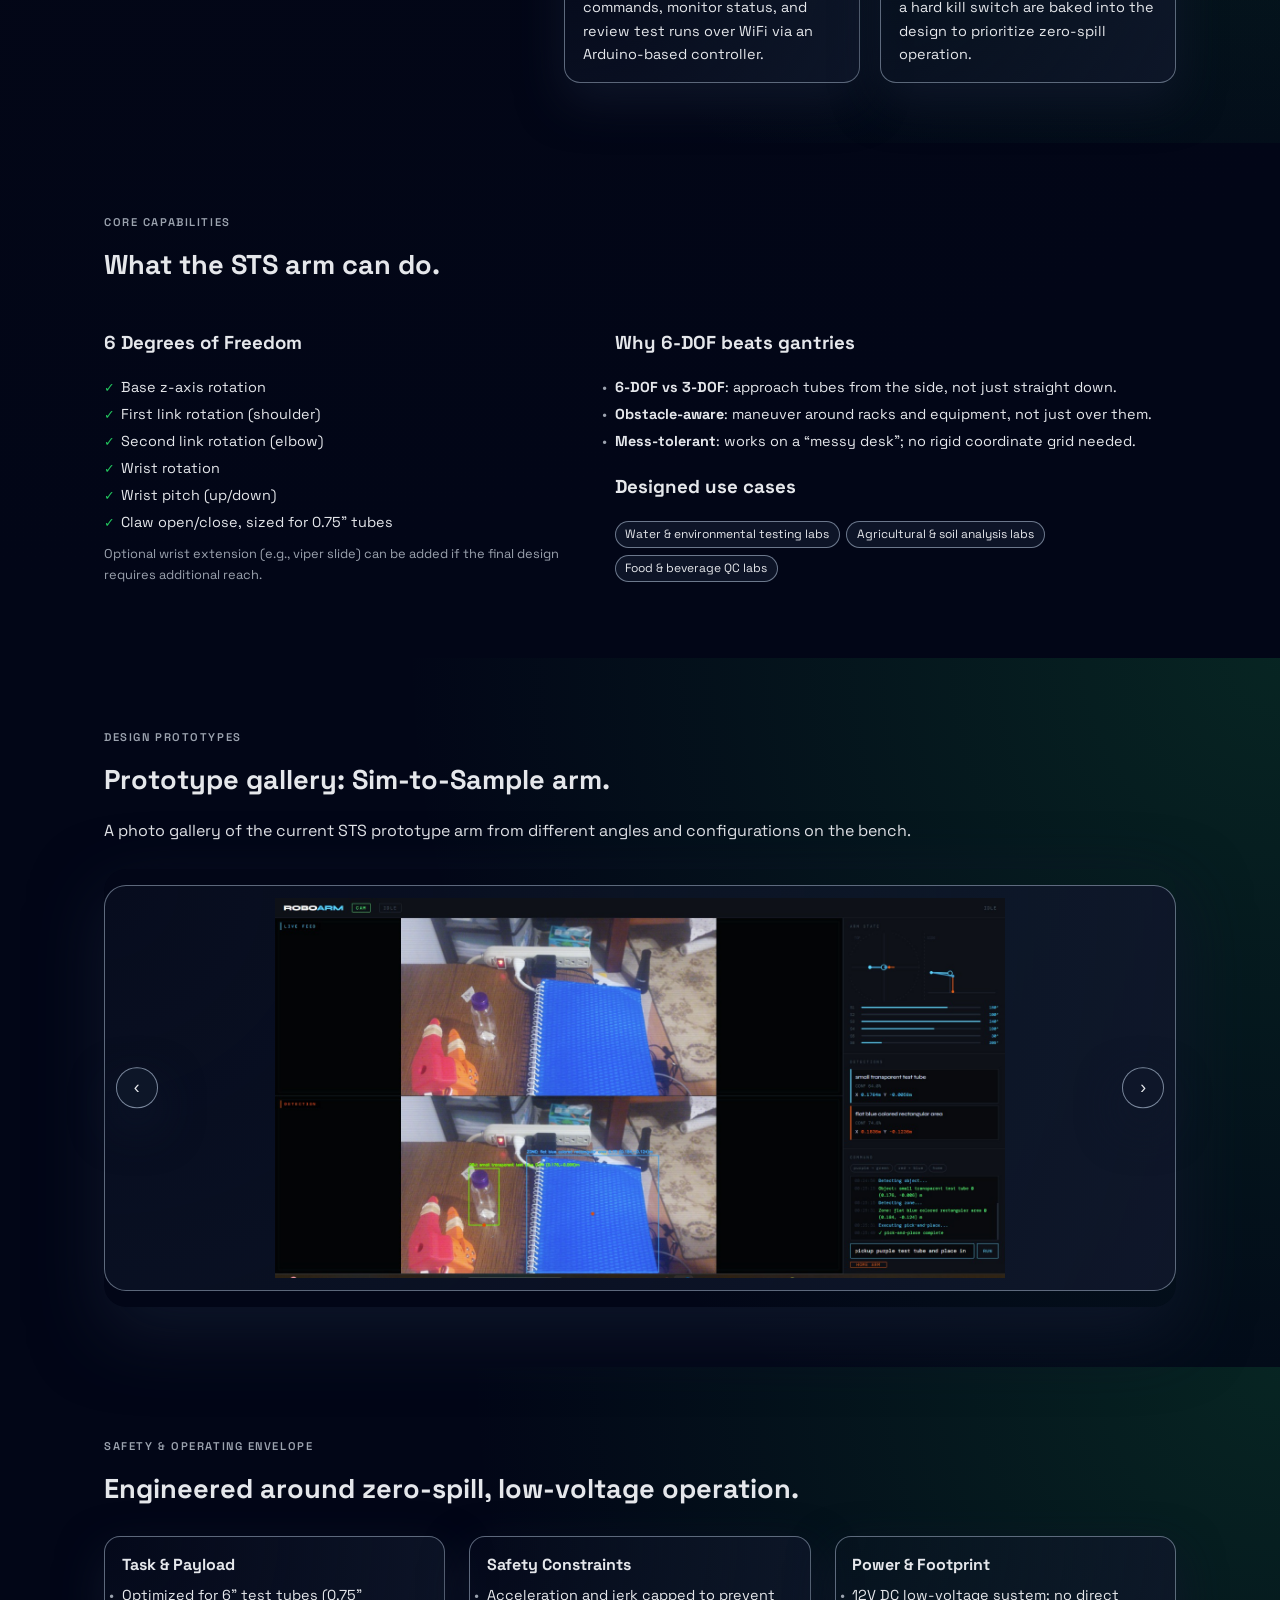
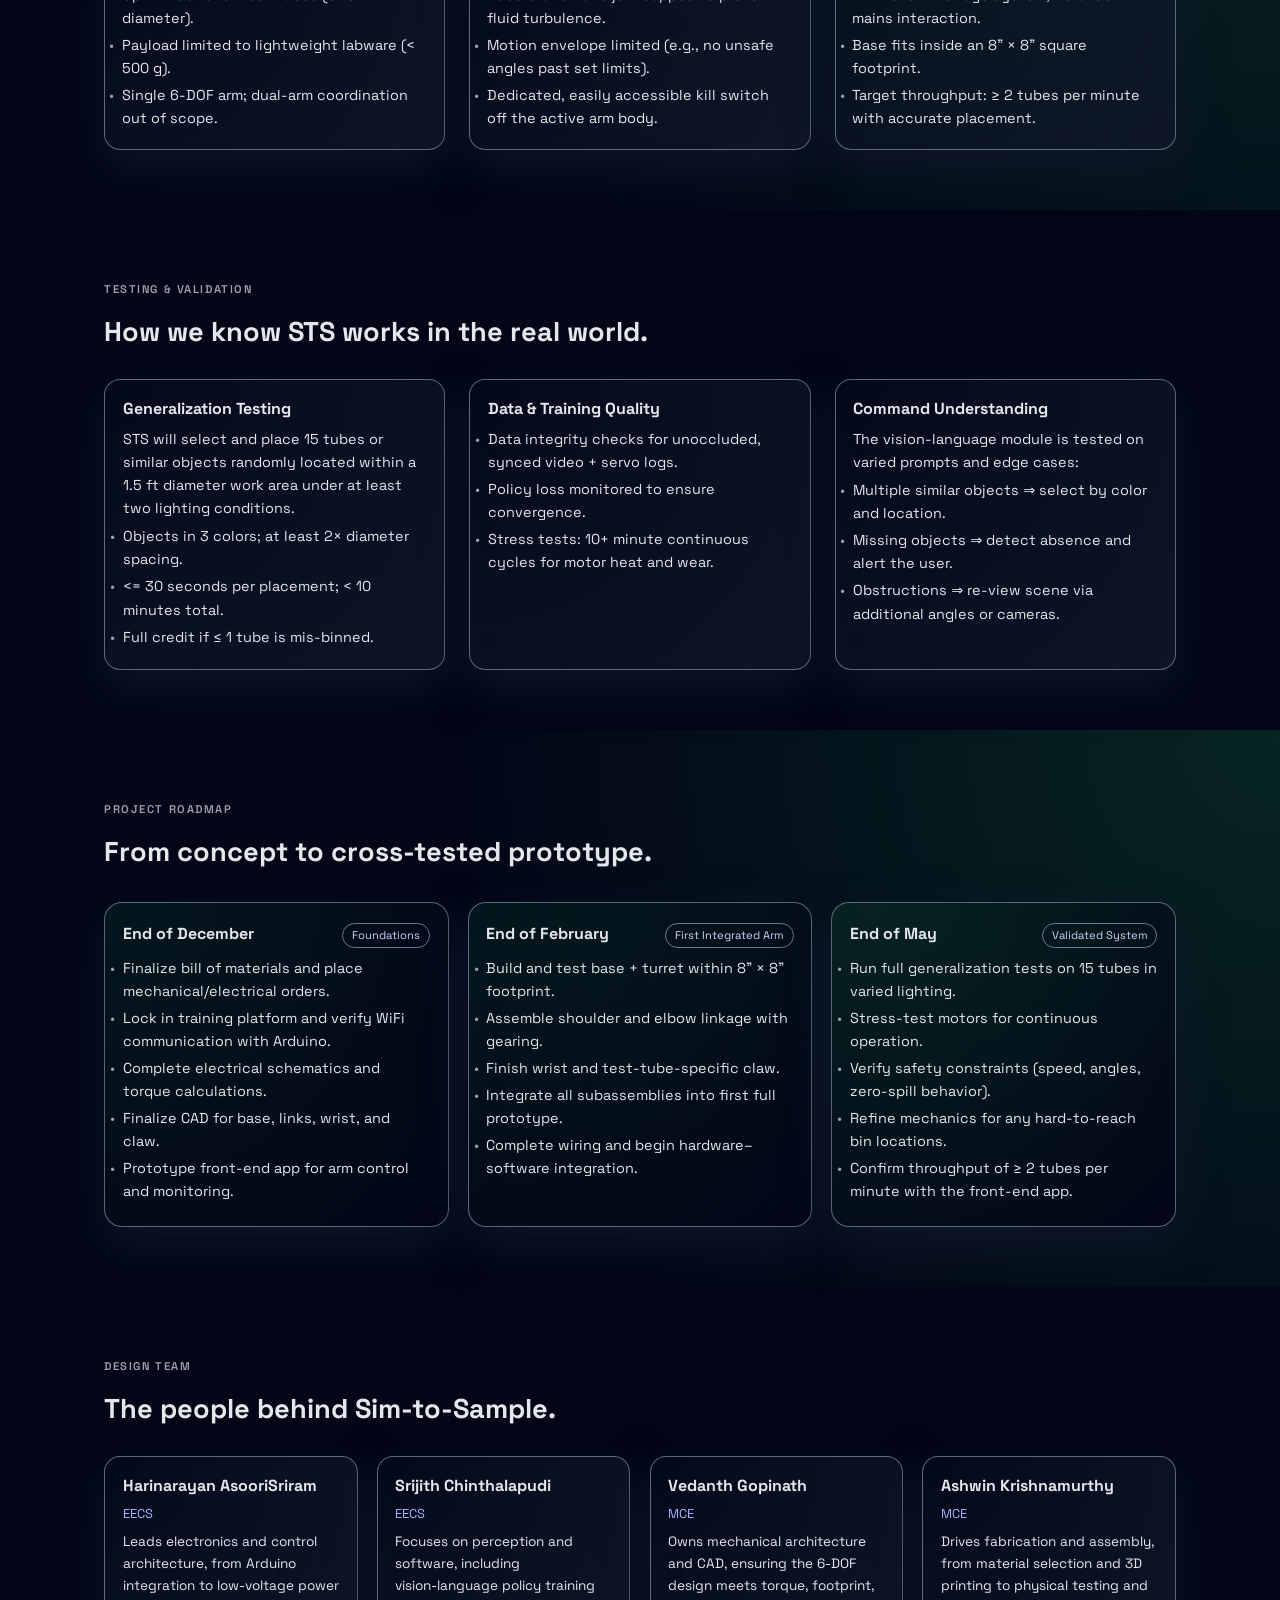
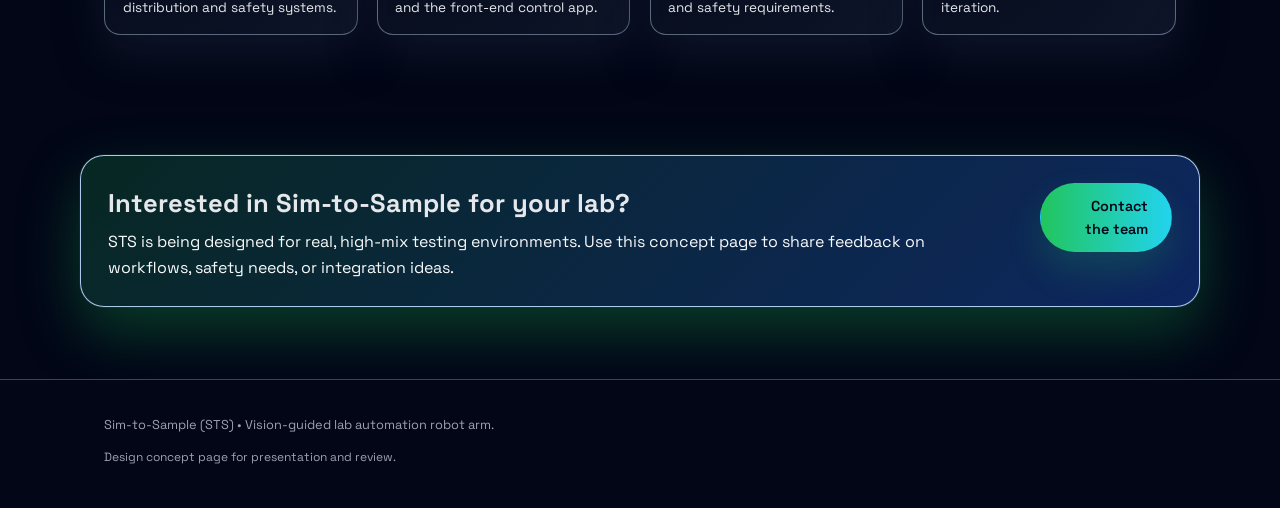
==== commit f763c66e: "Update index.html" ====
--- a/index.html
+++ b/index.html
@@ -228,14 +228,14 @@
             <div class="prototype-track">
               <figure class="prototype-card">
                 <img
-                  src="images/WhatsApp Image 2025-12-14 at 19.53.44.jpeg"
+                  src="images/image (1).png"
                   alt="Sim-to-Sample prototype arm on the workbench, view 1"
                   loading="lazy"
                 />
               </figure>
               <figure class="prototype-card">
                 <img
-                  src="images/WhatsApp Image 2025-12-14 at 20.05.16.jpeg"
+                  src="images/image (2).png"
                   alt="Sim-to-Sample prototype arm on the workbench, view 2"
                   loading="lazy"
                 />
@@ -256,28 +256,28 @@
               </figure>
               <figure class="prototype-card">
                 <img
-                  src="images/WhatsApp Image 2025-12-14 at 20.26.16.jpeg"
+                  src="images/image (3).png"
                   alt="Sim-to-Sample prototype arm on the workbench, view 5"
                   loading="lazy"
                 />
               </figure>
               <figure class="prototype-card">
                 <img
-                  src="images/WhatsApp Image 2025-12-14 at 20.30.37.jpeg"
+                  src="images/image (4).png"
                   alt="Sim-to-Sample prototype arm on the workbench, view 6"
                   loading="lazy"
                 />
               </figure>
               <figure class="prototype-card">
                 <img
-                  src="images/WhatsApp Image 2025-12-14 at 20.35.24.jpeg"
+                  src="images/image (5).png"
                   alt="Sim-to-Sample prototype arm on the workbench, view 7"
                   loading="lazy"
                 />
               </figure>
               <figure class="prototype-card">
                 <img
-                  src="images/WhatsApp Image 2025-12-14 at 20.41.39.jpeg"
+                  src="images/image (6).png"
                   alt="Sim-to-Sample prototype arm on the workbench, view 8"
                   loading="lazy"
                 />
